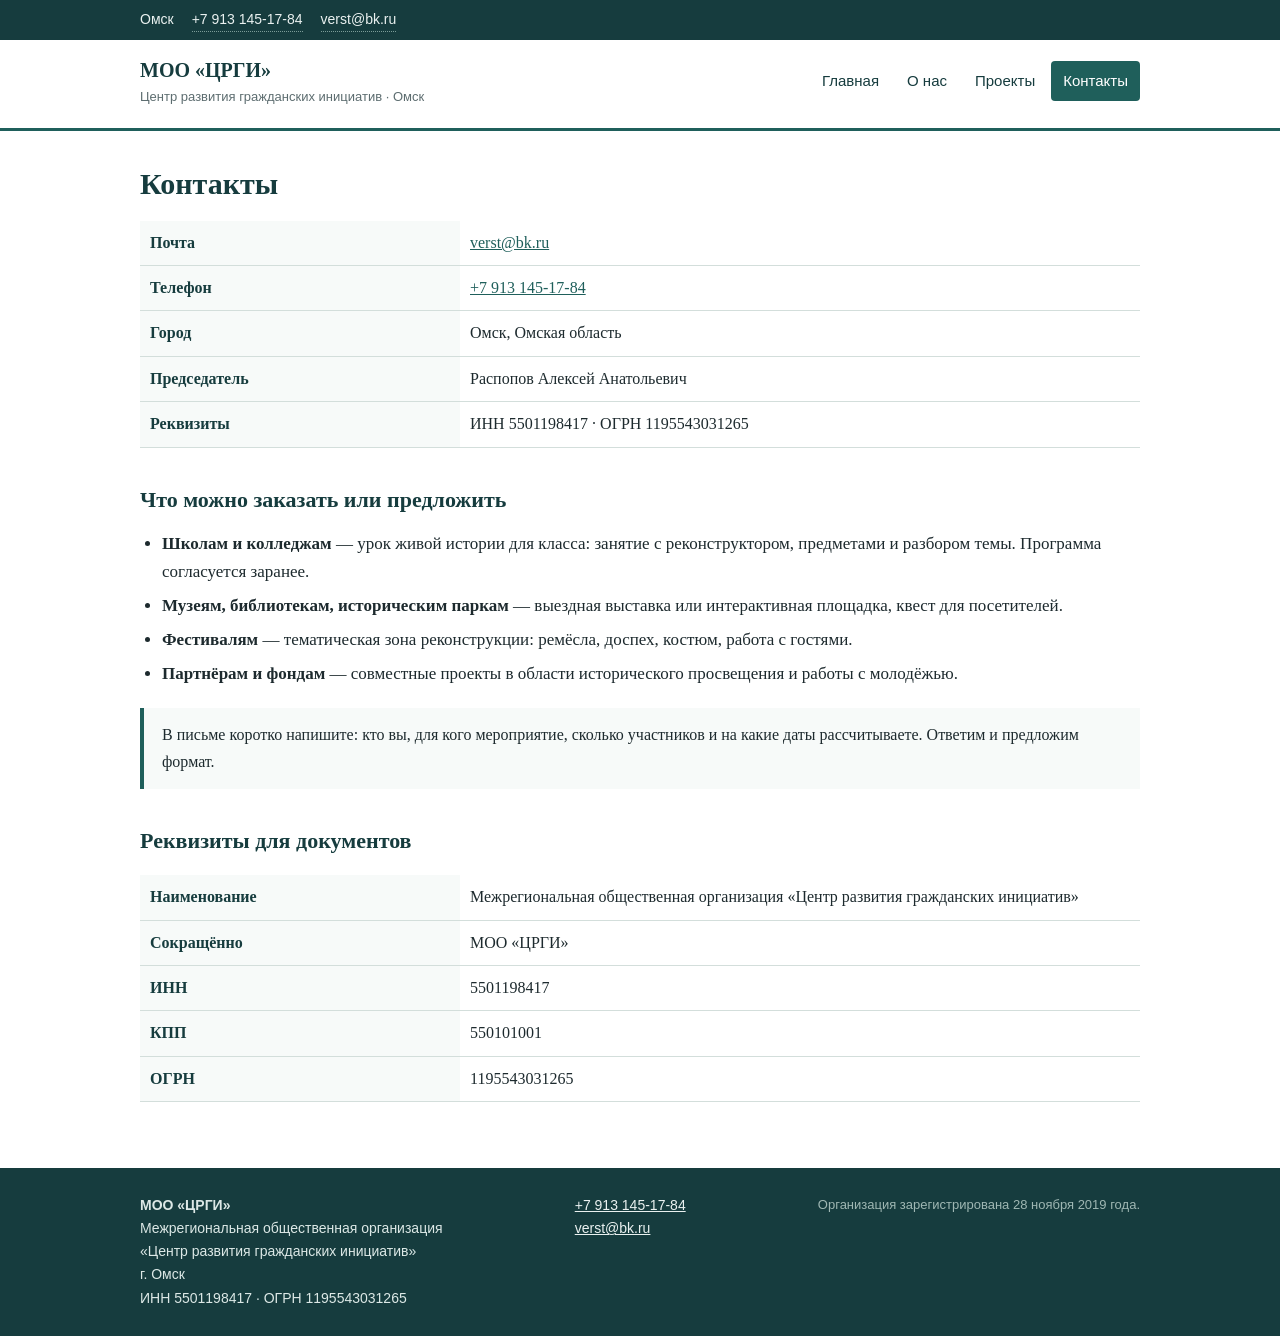
==== kontakty.html @ b80686eb "Сайт МОО «ЦРГИ»: главная, о нас, проекты, контакты" ====
<!DOCTYPE html>
<html lang="ru">
<head>
<meta charset="utf-8">
<meta name="viewport" content="width=device-width, initial-scale=1">
<title>Контакты — МОО «ЦРГИ»</title>
<meta name="description" content="Как связаться с Межрегиональной общественной организацией «Центр развития гражданских инициатив»: почта, телефон, заявки на занятия и площадки.">
<link rel="stylesheet" href="style.css">
</head>
<body>

<div class="top">
  <div class="wrap">
    <span>Омск</span>
    <a href="tel:+79131451784">+7 913 145-17-84</a>
    <a href="mailto:verst@bk.ru">verst@bk.ru</a>
  </div>
</div>

<header class="site">
  <div class="wrap">
    <div class="brand">
      <div>
        <b>МОО «ЦРГИ»</b>
        <span>Центр развития гражданских инициатив · Омск</span>
      </div>
    </div>
    <nav class="main">
      <ul>
        <li><a href="index.html">Главная</a></li>
        <li><a href="o-nas.html">О нас</a></li>
        <li><a href="proekty.html">Проекты</a></li>
        <li><a href="kontakty.html" aria-current="page">Контакты</a></li>
      </ul>
    </nav>
  </div>
</header>

<main>
<div class="wrap">

  <h1>Контакты</h1>

  <table class="facts">
    <tr><th>Почта</th><td><a href="mailto:verst@bk.ru">verst@bk.ru</a></td></tr>
    <tr><th>Телефон</th><td><a href="tel:+79131451784">+7 913 145-17-84</a></td></tr>
    <tr><th>Город</th><td>Омск, Омская область</td></tr>
    <tr><th>Председатель</th><td>Распопов Алексей Анатольевич</td></tr>
    <tr><th>Реквизиты</th><td>ИНН 5501198417 · ОГРН 1195543031265</td></tr>
  </table>

  <h2>Что можно заказать или предложить</h2>
  <ul>
    <li><b>Школам и колледжам</b> — урок живой истории для класса: занятие с реконструктором, предметами и разбором темы. Программа согласуется заранее.</li>
    <li><b>Музеям, библиотекам, историческим паркам</b> — выездная выставка или интерактивная площадка, квест для посетителей.</li>
    <li><b>Фестивалям</b> — тематическая зона реконструкции: ремёсла, доспех, костюм, работа с гостями.</li>
    <li><b>Партнёрам и фондам</b> — совместные проекты в области исторического просвещения и работы с молодёжью.</li>
  </ul>

  <div class="note">
    В письме коротко напишите: кто вы, для кого мероприятие, сколько участников и на какие даты рассчитываете. Ответим и предложим формат.
  </div>

  <h2>Реквизиты для документов</h2>
  <table class="facts">
    <tr><th>Наименование</th><td>Межрегиональная общественная организация «Центр развития гражданских инициатив»</td></tr>
    <tr><th>Сокращённо</th><td>МОО «ЦРГИ»</td></tr>
    <tr><th>ИНН</th><td>5501198417</td></tr>
    <tr><th>КПП</th><td>550101001</td></tr>
    <tr><th>ОГРН</th><td>1195543031265</td></tr>
  </table>

</div>
</main>

<footer class="site">
  <div class="wrap">
    <div>
      <b>МОО «ЦРГИ»</b><br>
      Межрегиональная общественная организация<br>
      «Центр развития гражданских инициатив»<br>
      г. Омск<br>
      ИНН 5501198417 · ОГРН 1195543031265
    </div>
    <div>
      <a href="tel:+79131451784">+7 913 145-17-84</a><br>
      <a href="mailto:verst@bk.ru">verst@bk.ru</a>
    </div>
    <div class="small">
      Организация зарегистрирована 28 ноября 2019 года.
    </div>
  </div>
</footer>

</body>
</html>
---- style.css ----
/* МОО «ЦРГИ» — сайт организации. Без внешних библиотек и шрифтов. */

:root {
  --ink: #1d2a2e;
  --muted: #5d6d70;
  --paper: #ffffff;
  --sand: #f2f6f5;
  --line: #d3dedb;
  --accent: #1f5f5b;
  --accent-dark: #163c3e;
  --mark: #a8432f;
}

* { box-sizing: border-box; }

html { scroll-behavior: smooth; }

body {
  margin: 0;
  font-family: "PT Serif", Georgia, "Times New Roman", serif;
  font-size: 17px;
  line-height: 1.65;
  color: var(--ink);
  background: var(--sand);
}

img { max-width: 100%; height: auto; display: block; }

a { color: var(--accent); }

.wrap { max-width: 1040px; margin: 0 auto; padding: 0 20px; }

/* шапка */
.top {
  background: var(--accent-dark);
  color: #eaf1f0;
  font-family: "Segoe UI", Tahoma, sans-serif;
  font-size: 14px;
}
.top .wrap { display: flex; flex-wrap: wrap; gap: 6px 18px; padding: 8px 20px; }
.top a { color: #eaf1f0; text-decoration: none; border-bottom: 1px dotted #7c9c98; }

header.site {
  background: var(--paper);
  border-bottom: 3px solid var(--accent);
}
header.site .wrap {
  display: flex;
  align-items: center;
  justify-content: space-between;
  gap: 20px;
  padding: 18px 20px;
  flex-wrap: wrap;
}
.brand b {
  display: block; font-size: 20px; line-height: 1.2; color: var(--accent-dark);
}
.brand span { font-family: "Segoe UI", Tahoma, sans-serif; font-size: 13px; color: var(--muted); }

nav.main { font-family: "Segoe UI", Tahoma, sans-serif; }
nav.main ul { list-style: none; display: flex; flex-wrap: wrap; gap: 4px; margin: 0; padding: 0; }
nav.main a {
  display: block; padding: 8px 12px; text-decoration: none;
  color: var(--accent-dark); border-radius: 4px; font-size: 15px;
}
nav.main a:hover { background: var(--sand); }
nav.main a[aria-current="page"] { background: var(--accent); color: #fff; }

/* содержимое */
main { background: var(--paper); }
main .wrap { padding: 34px 20px 44px; }

h1 { font-size: 30px; line-height: 1.25; margin: 0 0 18px; color: var(--accent-dark); }
h2 { font-size: 22px; margin: 34px 0 12px; color: var(--accent-dark); }
h3 { font-size: 19px; margin: 24px 0 8px; }
p { margin: 0 0 14px; }
ul, ol { margin: 0 0 16px; padding-left: 22px; }
li { margin-bottom: 6px; }
.lead { font-size: 19px; color: #2b3b3d; }

/* первый экран */
.hero {
  background: linear-gradient(180deg, #eaf1ef 0%, #ffffff 100%);
  border-bottom: 1px solid var(--line);
}
.hero .wrap { padding: 40px 20px 34px; }
.hero h1 { font-size: 33px; max-width: 820px; }
.hero p { max-width: 760px; font-size: 19px; color: #2b3b3d; }

/* карточки */
.cards { display: grid; grid-template-columns: repeat(auto-fit, minmax(230px, 1fr)); gap: 16px; margin: 20px 0 8px; }
.card {
  border: 1px solid var(--line);
  border-top: 3px solid var(--accent);
  border-radius: 4px;
  padding: 16px 18px;
  background: #fbfdfc;
}
.card h3 { margin-top: 0; }
.card .num { font-family: "Segoe UI", Tahoma, sans-serif; font-size: 26px; color: var(--mark); font-weight: 700; }

/* таблица фактов */
.facts { width: 100%; border-collapse: collapse; margin: 16px 0 22px; font-size: 16px; }
.facts th, .facts td { text-align: left; padding: 9px 10px; border-bottom: 1px solid var(--line); vertical-align: top; }
.facts th { width: 320px; font-weight: 600; color: var(--accent-dark); background: #f7faf9; }

/* таблица проектов */
.projects { width: 100%; border-collapse: collapse; margin: 16px 0 22px; font-size: 15.5px; }
.projects th, .projects td { text-align: left; padding: 9px 10px; border-bottom: 1px solid var(--line); vertical-align: top; }
.projects th { font-family: "Segoe UI", Tahoma, sans-serif; font-size: 13px; color: var(--muted); text-transform: none; background: #f7faf9; }
.projects td.num, .projects th.num { text-align: right; white-space: nowrap; }
.projects tr:last-child td { font-weight: 600; border-top: 2px solid var(--accent); }

/* проекты */
.project { border-top: 1px solid var(--line); padding-top: 18px; margin-top: 26px; }
.project .meta { font-family: "Segoe UI", Tahoma, sans-serif; font-size: 14px; color: var(--muted); margin-bottom: 8px; }
.project h3 { margin: 0 0 6px; }

/* ссылки-списки */
.links { list-style: none; padding: 0; }
.links li { padding: 10px 0; border-bottom: 1px solid var(--line); }
.links a { text-decoration: none; }
.links a:hover { text-decoration: underline; }

/* выделение */
.note {
  background: #f7faf9;
  border-left: 4px solid var(--accent);
  padding: 14px 18px;
  margin: 20px 0;
  font-size: 16px;
}

/* подвал */
footer.site {
  background: var(--accent-dark);
  color: #dce8e6;
  font-family: "Segoe UI", Tahoma, sans-serif;
  font-size: 14px;
}
footer.site .wrap { padding: 26px 20px; display: flex; flex-wrap: wrap; gap: 18px; justify-content: space-between; }
footer.site a { color: #eaf1f0; }
footer.site .small { color: #9fb7b3; font-size: 13px; }

@media (max-width: 700px) {
  body { font-size: 16px; }
  h1 { font-size: 25px; }
  .hero h1 { font-size: 27px; }
  .facts th { width: auto; display: block; border-bottom: none; padding-bottom: 2px; }
  .facts td { display: block; padding-top: 0; }
  .projects th, .projects td { font-size: 14px; padding: 7px 6px; }
}
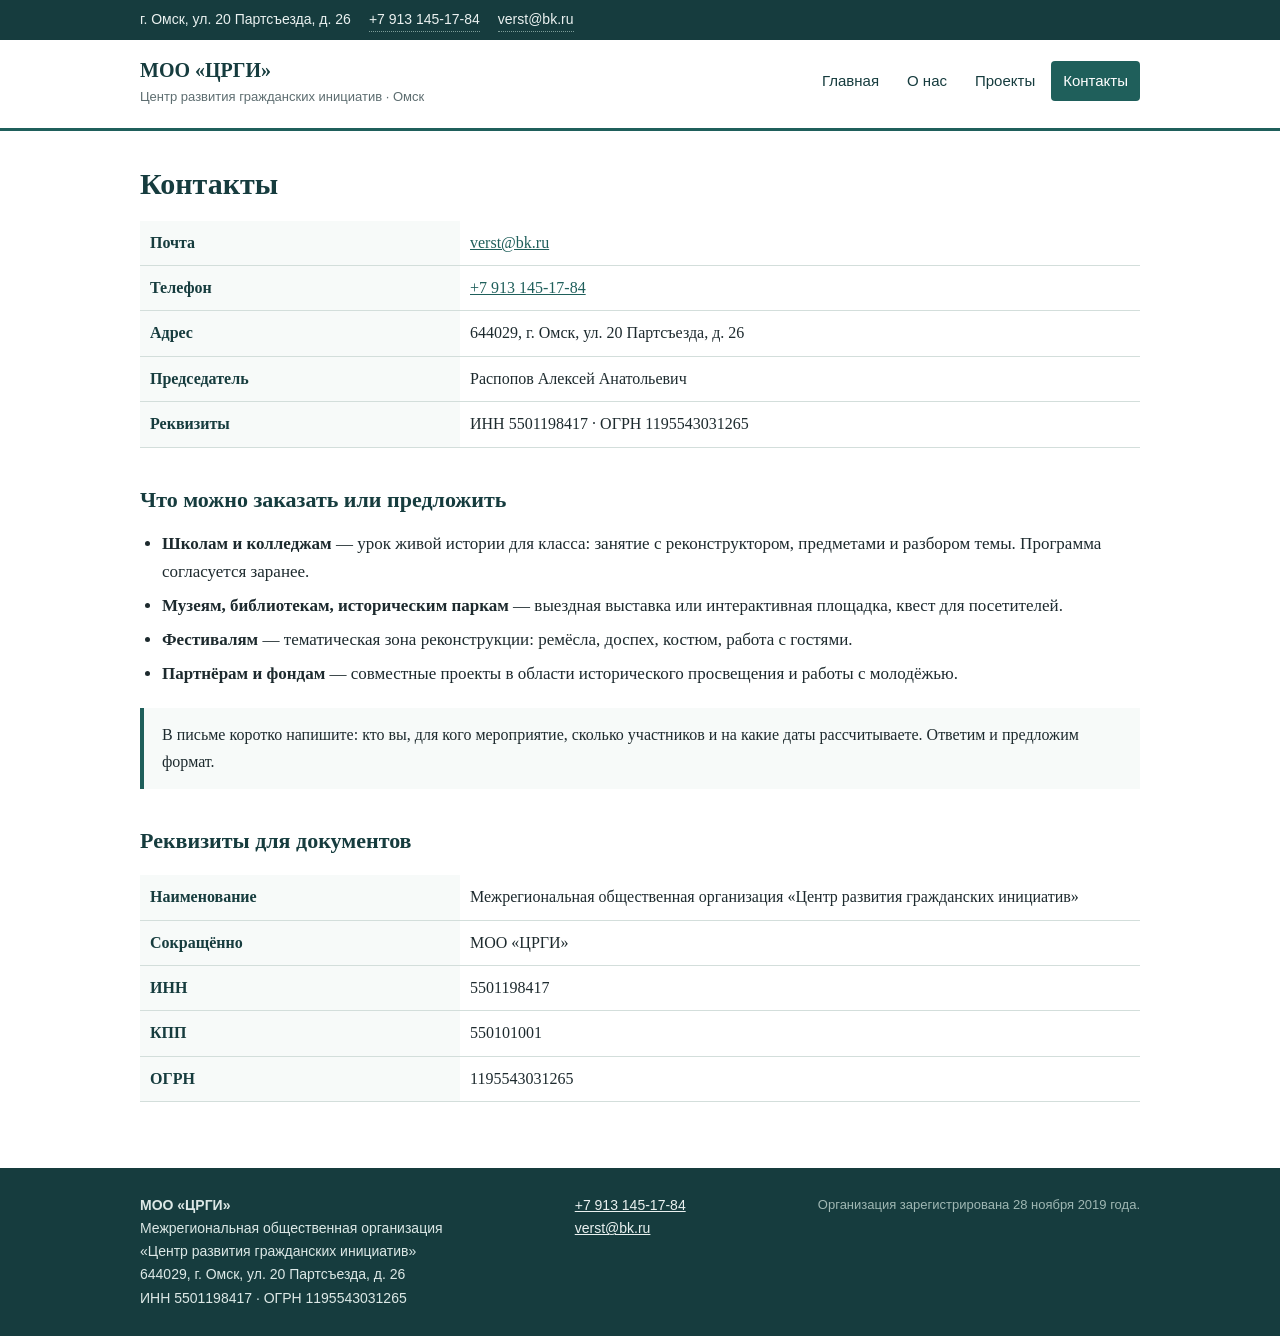
==== commit e6438e5d: "Адрес организации на всех страницах: 644029, Омск, ул. 20 Партсъезда, д. 26" ====
--- a/kontakty.html
+++ b/kontakty.html
@@ -11,7 +11,7 @@
 
 <div class="top">
   <div class="wrap">
-    <span>Омск</span>
+    <span>г. Омск, ул. 20 Партсъезда, д. 26</span>
     <a href="tel:+79131451784">+7 913 145-17-84</a>
     <a href="mailto:verst@bk.ru">verst@bk.ru</a>
   </div>
@@ -44,7 +44,7 @@
   <table class="facts">
     <tr><th>Почта</th><td><a href="mailto:verst@bk.ru">verst@bk.ru</a></td></tr>
     <tr><th>Телефон</th><td><a href="tel:+79131451784">+7 913 145-17-84</a></td></tr>
-    <tr><th>Город</th><td>Омск, Омская область</td></tr>
+    <tr><th>Адрес</th><td>644029, г. Омск, ул. 20 Партсъезда, д. 26</td></tr>
     <tr><th>Председатель</th><td>Распопов Алексей Анатольевич</td></tr>
     <tr><th>Реквизиты</th><td>ИНН 5501198417 · ОГРН 1195543031265</td></tr>
   </table>
@@ -79,7 +79,7 @@
       <b>МОО «ЦРГИ»</b><br>
       Межрегиональная общественная организация<br>
       «Центр развития гражданских инициатив»<br>
-      г. Омск<br>
+      644029, г. Омск, ул. 20 Партсъезда, д. 26<br>
       ИНН 5501198417 · ОГРН 1195543031265
     </div>
     <div>
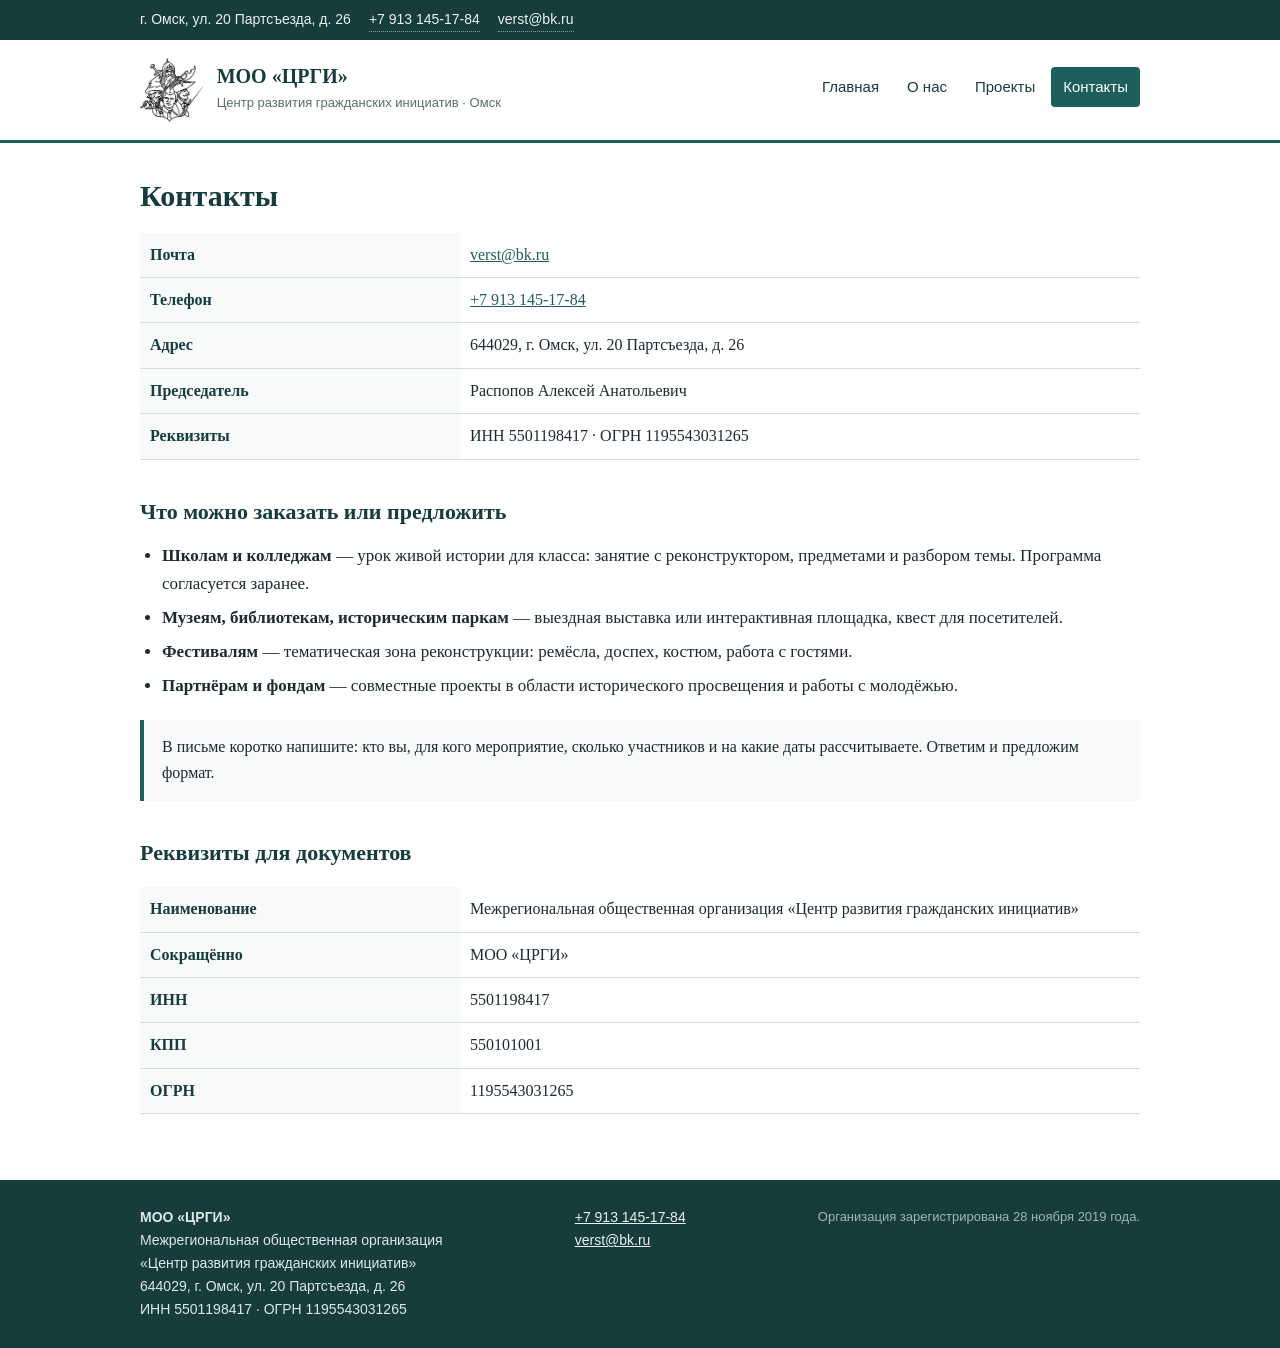
==== commit 4f253a69: "Логотип МОО «ЦРГИ» в шапке и на странице «О нас», иконка сайта" ====
--- a/kontakty.html
+++ b/kontakty.html
@@ -5,6 +5,8 @@
 <meta name="viewport" content="width=device-width, initial-scale=1">
 <title>Контакты — МОО «ЦРГИ»</title>
 <meta name="description" content="Как связаться с Межрегиональной общественной организацией «Центр развития гражданских инициатив»: почта, телефон, заявки на занятия и площадки.">
+<link rel="icon" type="image/png" sizes="64x64" href="img/favicon-64.png">
+<link rel="apple-touch-icon" href="img/apple-touch-icon.png">
 <link rel="stylesheet" href="style.css">
 </head>
 <body>
@@ -20,6 +22,7 @@
 <header class="site">
   <div class="wrap">
     <div class="brand">
+      <img class="mark" src="img/logo-mark.png" alt="Логотип МОО «ЦРГИ»" width="144" height="147">
       <div>
         <b>МОО «ЦРГИ»</b>
         <span>Центр развития гражданских инициатив · Омск</span>
--- a/style.css
+++ b/style.css
@@ -52,6 +52,10 @@
   padding: 18px 20px;
   flex-wrap: wrap;
 }
+.brand { display: flex; align-items: center; gap: 14px; }
+.brand .mark { height: 64px; width: auto; flex: 0 0 auto; }
+.logo-full { max-width: 380px; height: auto; margin: 0 0 22px; }
+
 .brand b {
   display: block; font-size: 20px; line-height: 1.2; color: var(--accent-dark);
 }
